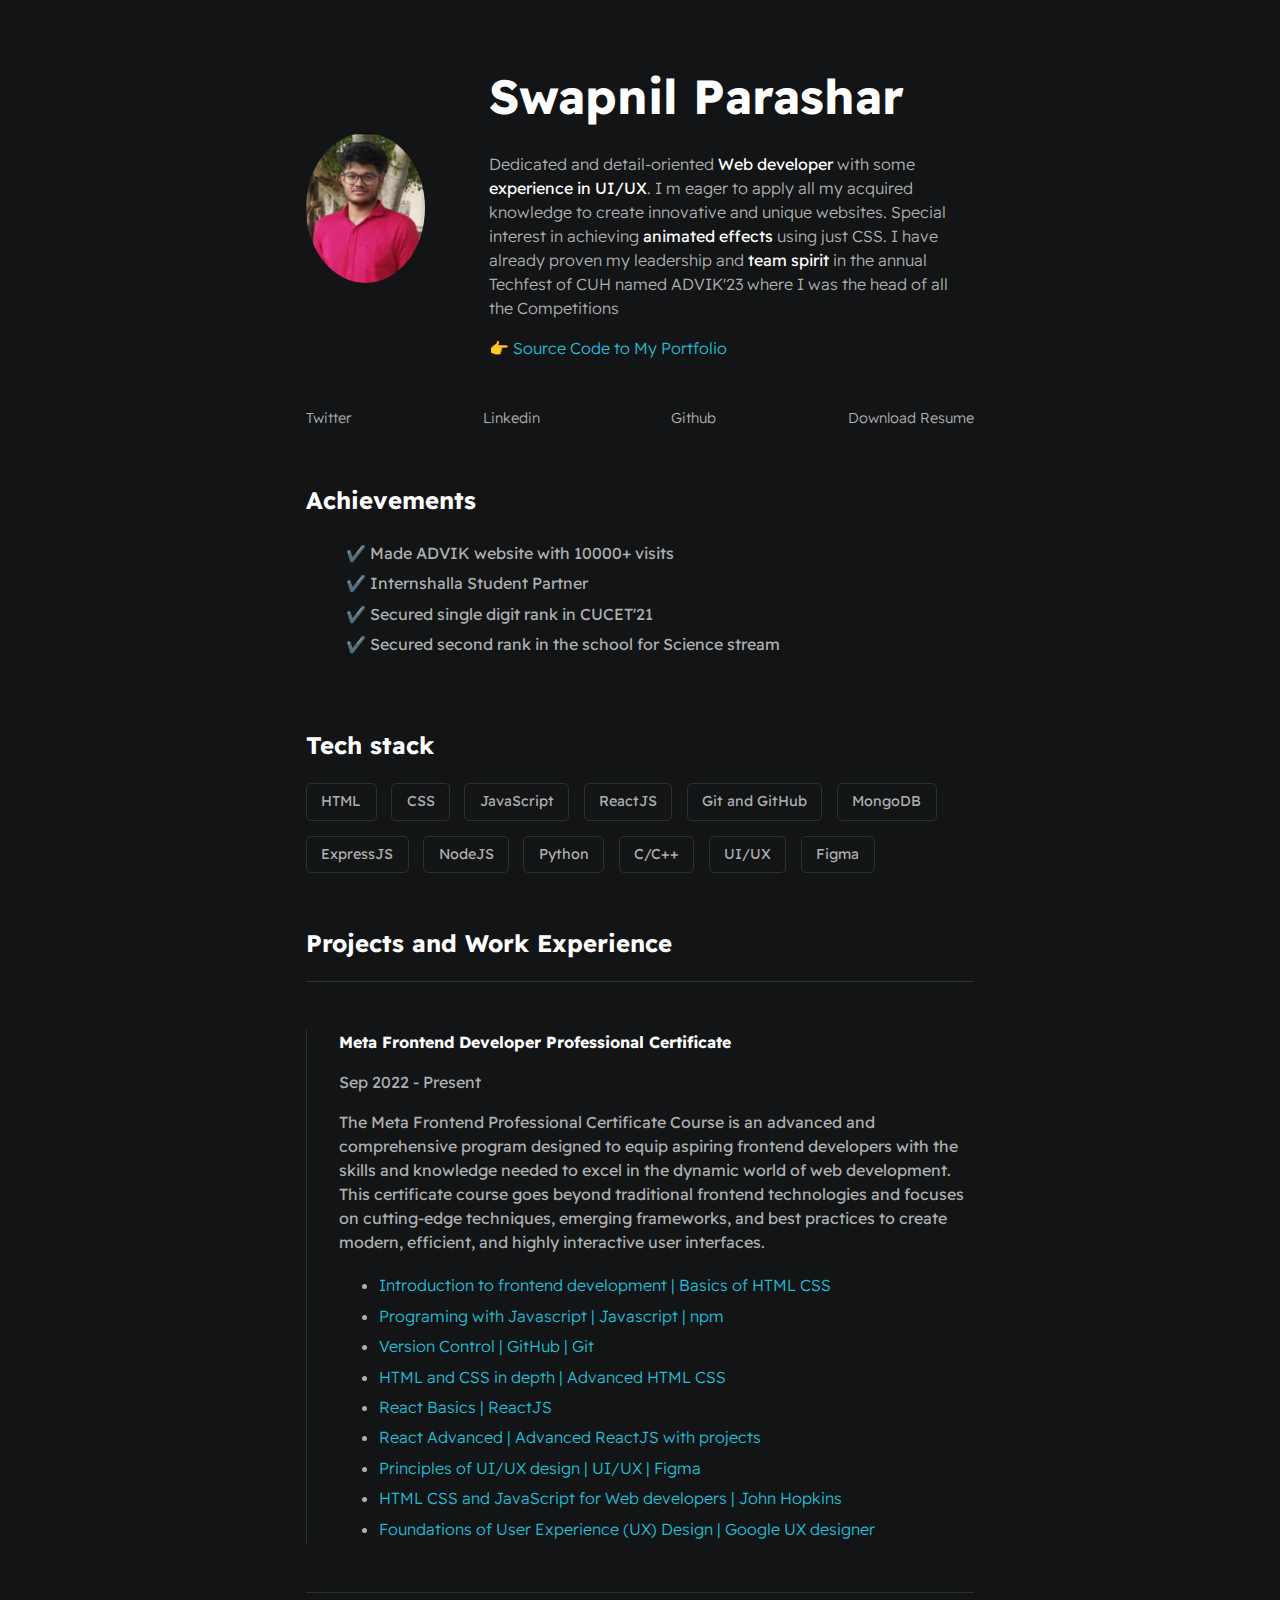
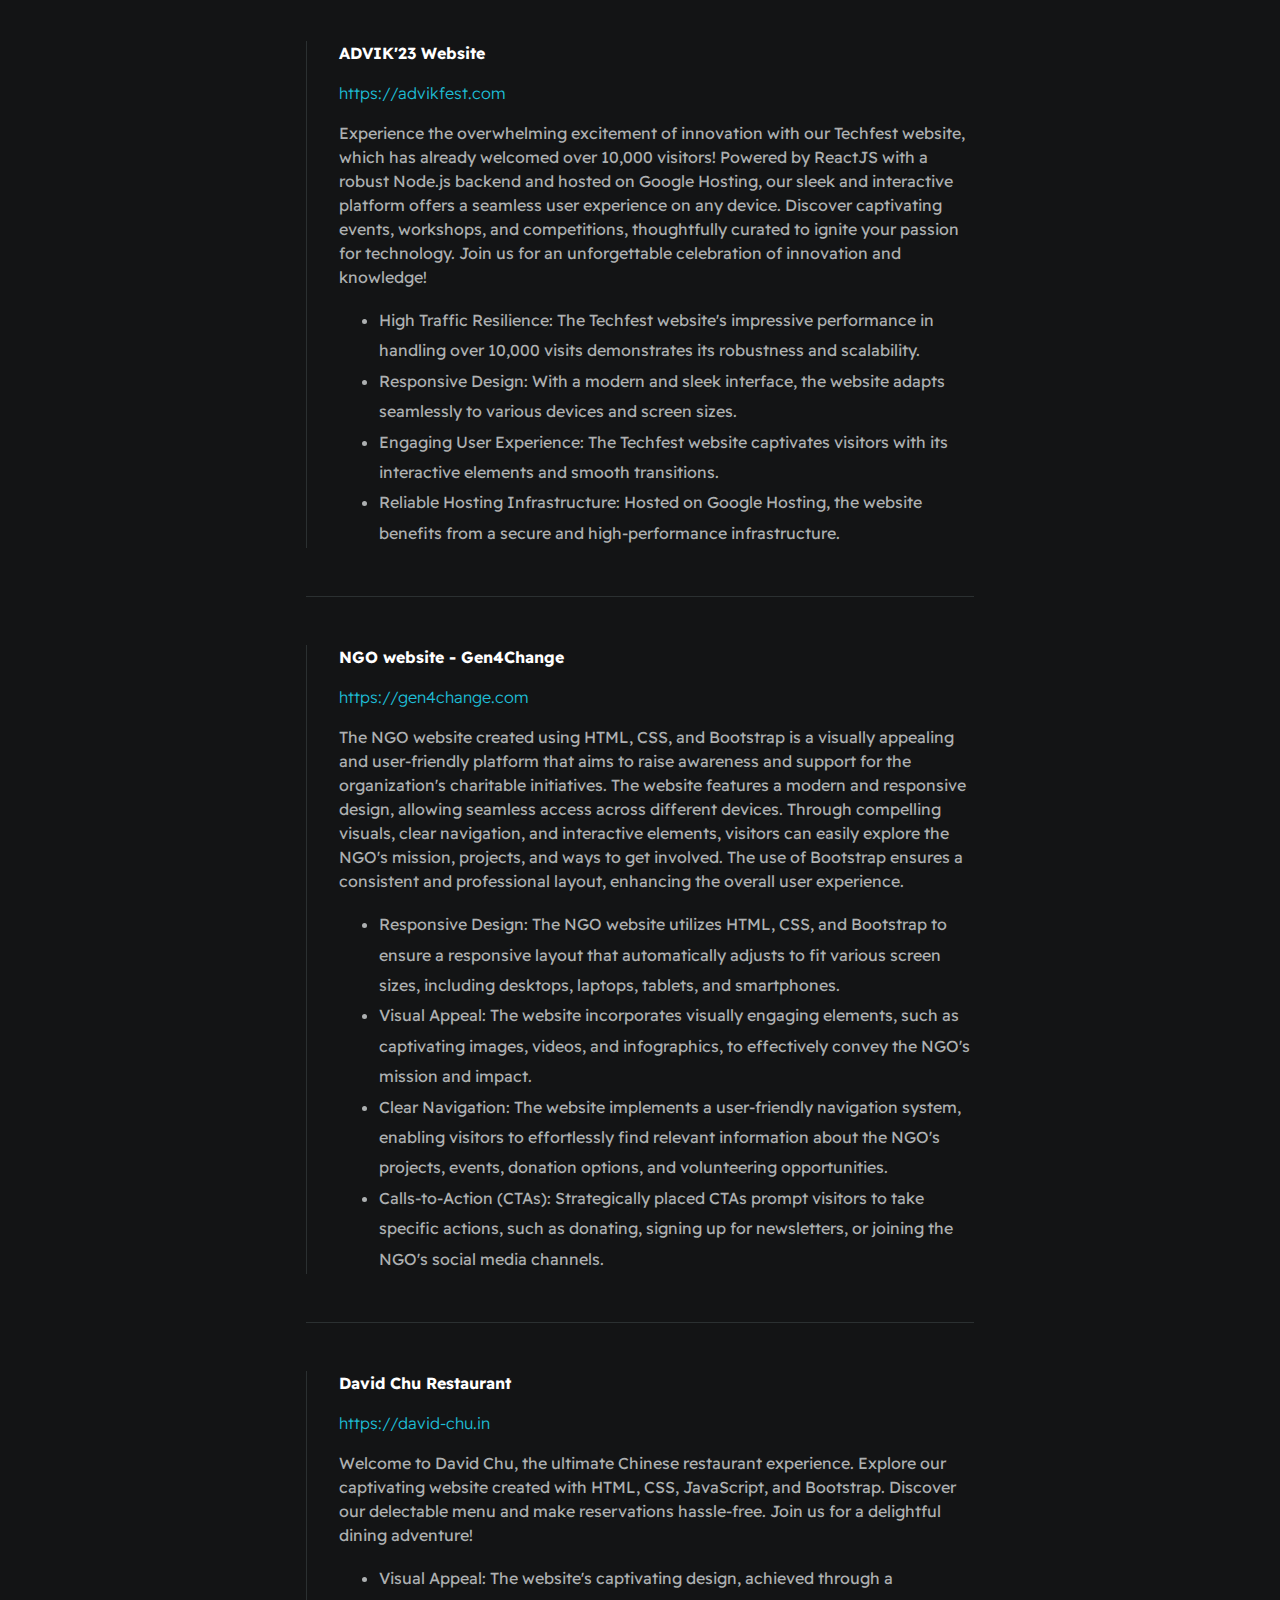
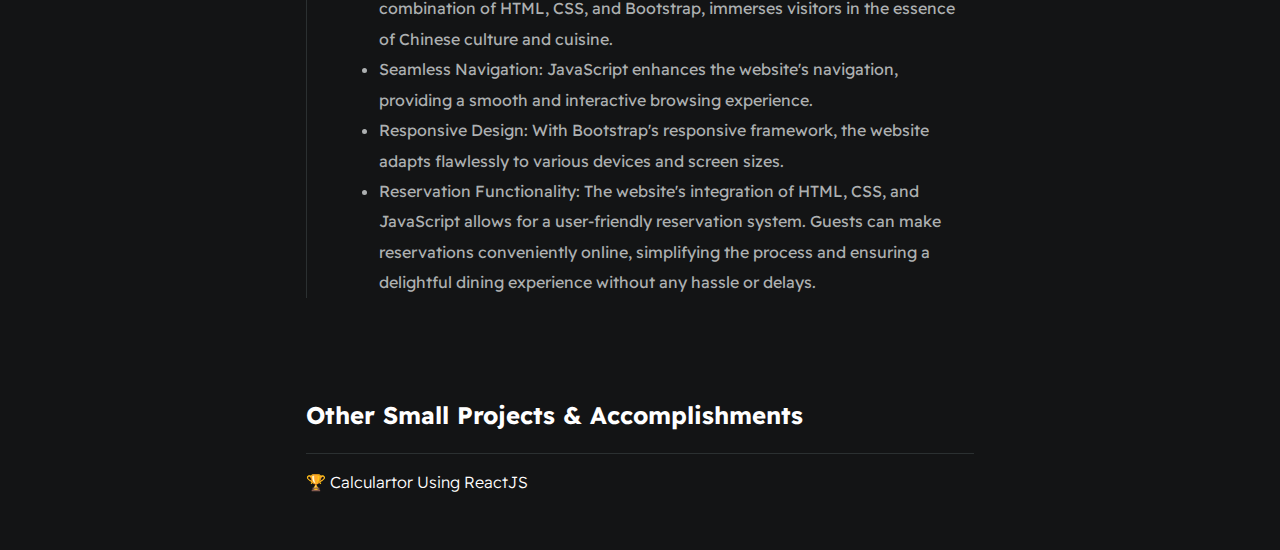
==== index.html @ 93c44702 "first commit" ====
<!DOCTYPE html>
<html>

<head>
    <meta charset="utf-8">
    <meta http-equiv="X-UA-Compatible" content="IE=edge">
    <title>Swapnil Parashar</title>
    <meta name="description" content="">
    <meta name="viewport" content="width=device-width, initial-scale=1">
    <link rel="stylesheet" href="./styles/main.css">
</head>

<body>
    <div id="container--main">

        <section id="wrapper--hero" class="section--page">
            <img id="profile-pic" src="./assets/images/sp1.jpg">

            <div>
                <h1 id="user-name">Swapnil Parashar</h1>
                <p id="bio">Dedicated and detail-oriented <strong>Web developer</strong> with
                    some <strong>experience in UI/UX</strong>. I m eager to apply all my
                    acquired knowledge to create innovative and unique
                    websites. Special interest in achieving <strong>animated
                        effects</strong> using just CSS. I have already proven my
                    leadership and <strong>team spirit</strong> in the annual Techfest of
                    CUH named ADVIK'23 where I was the head of all the
                    Competitions</p>
                <p id="email">👉 <a href="https://github.com/Swapnil-Parashar/my-portfolio">Source Code to My
                        Portfolio</a></p>
            </div>
        </section>

        <section class="section--page">

            <div id="socials--list">
                <a href="https://twitter.com/SwapnilParash10" target="_blank">Twitter</a>
                <a href="https://www.linkedin.com/in/swapnil-parashar-98282b24b/" target="_blank">Linkedin</a>
                <a href="https://github.com/Swapnil-Parashar" target="_blank">Github</a>
                <a href="./assets/Swapnil Parashar Resume.pdf" target="_blank">Download Resume</a>
            </div>
        </section>

        <section class="section--page">
            <h2>Achievements</h2>
            <ul id="qualifications--list">
                <li>✔️ Made ADVIK website with 10000+ visits</li>
                <li>✔️ Internshalla Student Partner</li>
                <li>✔️ Secured single digit rank in CUCET'21 </li>
                <li>✔️ Secured second rank in the school for Science stream</li>
            </ul>
        </section>

        <section class="section--page">
            <h2>Tech stack</h2>

            <div id="wrapper--techstack__items">
                <div class="card--techstack"><span>HTML</span></div>
                <div class="card--techstack"><span>CSS</span></div>
                <div class="card--techstack"><span>JavaScript</span></div>
                <div class="card--techstack"><span>ReactJS</span></div>
                <div class="card--techstack"><span>Git and GitHub</span></div>
                <div class="card--techstack"><span>MongoDB</span></div>
                <div class="card--techstack"><span>ExpressJS</span></div>
                <div class="card--techstack"><span>NodeJS</span></div>
                <div class="card--techstack"><span>Python</span></div>
                <div class="card--techstack"><span>C/C++</span></div>
                <div class="card--techstack"><span>UI/UX</span></div>
                <div class="card--techstack"><span>Figma</span></div>
            </div>
        </section>

        <section id="work-history-wrapper" class="section--page">
            <h2>Projects and Work Experience</h2>

            <div class="line-break"></div>
            <div class="card--work-history">
                <strong>Meta Frontend Developer Professional Certificate</strong>
                <p>Sep 2022 - Present</p>
                <p>
                    The Meta Frontend Professional Certificate Course is an advanced and comprehensive program designed
                    to equip aspiring frontend developers with the skills and knowledge needed to excel in the dynamic
                    world of web development. This certificate course goes beyond traditional frontend technologies and
                    focuses on cutting-edge techniques, emerging frameworks, and best practices to create modern,
                    efficient, and highly interactive user interfaces.</p>
                <ul>
                    <li><a href="https://www.coursera.org/account/accomplishments/certificate/DD3WCLSQENM3">Introduction
                            to frontend development | Basics of HTML CSS</a></li>
                    <li><a href="https://www.coursera.org/account/accomplishments/certificate/7AG4YJ222U5T">Programing
                            with Javascript | Javascript | npm</a></li>
                    <li><a href="https://www.coursera.org/account/accomplishments/certificate/G3J8XJ2DF454">Version
                            Control | GitHub | Git</a></li>
                    <li><a href="https://www.coursera.org/account/accomplishments/certificate/3H4F86WHGAXY">HTML and CSS
                            in depth | Advanced HTML CSS</a></li>
                    <li><a href="https://www.coursera.org/account/accomplishments/certificate/PSPHM36E9BD9">React Basics
                            | ReactJS</a></li>
                    <li><a href="https://www.coursera.org/account/accomplishments/certificate/3NJ6XZGR9QEX">React
                            Advanced | Advanced ReactJS with projects</a></li>
                    <li><a href="https://www.coursera.org/account/accomplishments/certificate/G3J8XJ2DF454">Principles
                            of UI/UX design | UI/UX | Figma</a></li>
                    <li><a href="https://www.coursera.org/account/accomplishments/certificate/CRDPLFNXGVK8">HTML CSS and
                            JavaScript for Web developers | John Hopkins</a></li>
                    <li><a href="https://www.coursera.org/account/accomplishments/certificate/HVMFSBXXFFP6">
                            Foundations of User Experience (UX) Design | Google UX designer</a></li>
                </ul>
            </div>

            <div class="line-break"></div>

            <div class="card--work-history">
                <strong>ADVIK'23 Website</strong>
                <p><a href="https://advikfest.com">https://advikfest.com</a></p>
                <p>
                    Experience the overwhelming excitement of innovation with our Techfest website, which has already
                    welcomed over 10,000 visitors! Powered by ReactJS with a robust Node.js backend and hosted on Google
                    Hosting, our sleek and interactive platform offers a seamless user experience on any device.
                    Discover captivating events, workshops, and competitions, thoughtfully curated to ignite your
                    passion for technology. Join us for an unforgettable celebration of innovation and knowledge!</p>
                <ul>
                    <li>High Traffic Resilience: The Techfest website's impressive performance in handling over 10,000
                        visits demonstrates its robustness and scalability.</li>
                    <li>Responsive Design: With a modern and sleek interface, the website adapts seamlessly to various
                        devices and screen sizes. </li>
                    <li>Engaging User Experience: The Techfest website captivates visitors with its interactive elements
                        and smooth transitions. </li>
                    <li>Reliable Hosting Infrastructure: Hosted on Google Hosting, the website benefits from a secure
                        and high-performance infrastructure.</li>
                </ul>
            </div>

            <div class="line-break"></div>

            <div class="card--work-history">
                <strong>NGO website - Gen4Change</strong>
                <p><a href="https://swapnil-parashar.github.io/gen4change/">https://gen4change.com</a></p>
                <p>The NGO website created using HTML, CSS, and Bootstrap is a visually appealing and user-friendly
                    platform that aims to raise awareness and support for the organization's charitable initiatives. The
                    website features a modern and responsive design, allowing seamless access across different devices.
                    Through compelling visuals, clear navigation, and interactive elements, visitors can easily explore
                    the NGO's mission, projects, and ways to get involved. The use of Bootstrap ensures a consistent and
                    professional layout, enhancing the overall user experience.</p>
                <ul>
                    <li>Responsive Design: The NGO website utilizes HTML, CSS, and Bootstrap to ensure a responsive
                        layout that automatically adjusts to fit various screen sizes, including desktops, laptops,
                        tablets, and smartphones.</li>
                    <li>Visual Appeal: The website incorporates visually engaging elements, such as captivating images,
                        videos, and infographics, to effectively convey the NGO's mission and impact. </li>
                    <li>Clear Navigation: The website implements a user-friendly navigation system, enabling visitors to
                        effortlessly find relevant information about the NGO's projects, events, donation options, and
                        volunteering opportunities.</li>
                    <li>Calls-to-Action (CTAs): Strategically placed CTAs prompt visitors to take specific actions, such
                        as donating, signing up for newsletters, or joining the NGO's social media channels.</li>
                </ul>
            </div>

            <div class="line-break"></div>

            <div class="card--work-history">
                <strong>David Chu Restaurant</strong>
                <p><a href="https://swapnil-parashar.github.io/david-chu-website/">https://david-chu.in</a></p>
                <p>
                    Welcome to David Chu, the ultimate Chinese restaurant experience. Explore our captivating website
                    created with HTML, CSS, JavaScript, and Bootstrap. Discover our delectable menu and make
                    reservations hassle-free. Join us for a delightful dining adventure!</p>
                <ul>
                    <li>Visual Appeal: The website's captivating design, achieved through a combination of HTML, CSS,
                        and Bootstrap, immerses visitors in the essence of Chinese culture and cuisine.</li>
                    <li>Seamless Navigation: JavaScript enhances the website's navigation, providing a smooth and
                        interactive browsing experience.</li>
                    <li>Responsive Design: With Bootstrap's responsive framework, the website adapts flawlessly to
                        various devices and screen sizes.</li>
                    <li>Reservation Functionality: The website's integration of HTML, CSS, and JavaScript allows for a
                        user-friendly reservation system. Guests can make reservations conveniently online, simplifying
                        the process and ensuring a delightful dining experience without any hassle or delays.
                    </li>
                </ul>
            </div>
        </section>

        <section class="section--page">
            <h2>Other Small Projects & Accomplishments</h2>

            <div class="card--project">
                <a href="project1.html"><span>🏆 </span>Calculartor Using ReactJS</a>
            </div>

        </section>


    </div>

</body>

</html>
---- styles/main.css ----
@import url('https://fonts.googleapis.com/css2?family=Readex+Pro:wght@300;400;500;600;700&display=swap');

:root{
    --mainTextColor-light:#000;
    --secondaryTextColor-light:rgb(51 51 51);
    --mainLinkColor-light:#0da2b8;
    --mainBorderColor-light:rgb(218, 218, 218);
    --mainBgColor-light:rgb(249, 250,251);

    --mainTextColor-dark:#fff;
    --secondaryTextColor-dark:#adb0b1;
    --mainLinkColor-dark:rgb(30, 190,214);
    --mainBorderColor-dark:#2b3031;
    --mainBgColor-dark:#131415;
    
    --mainTextColor:var(--mainTextColor-dark);
    --secondaryTextColor:var(--secondaryTextColor-dark);
    --mainLinkColor:var(--mainLinkColor-dark);
    --mainBorderColor:var(--mainBorderColor-dark);
    --mainBgColor:var(--mainBgColor-dark);

}


*{
    font-family: 'Readex Pro';
    line-height: 1.5em;
    box-sizing: border-box;
    color: var(--mainTextColor);
    
}

body{
    background-color: var(--mainBgColor);            
}

p, span, li{
    color: var(--secondaryTextColor);
    font-size: 1em;
}

a{
    text-decoration: none;
    color: var(--mainLinkColor);
    font-weight: 500;
}

li{
    line-height: 1.9em;
}

#container--main{
    max-width: 700px;
    margin: 0 auto;
    padding: 1em;
}

.section--page{
    padding-top: 1em;
    padding-bottom: 1em;
}

#wrapper--hero{
    display: flex;
    align-items: center;
    gap: 4em;
}

#bio, a{
    font-weight: 300;
}

#user-name{
    font-size: 48px;
    line-height: 1em;
}

#profile-pic{
    width: 500px;
    height: 150px;
    object-fit: cover;
    border-radius: 50%;
}

#email{
    color: var(--mainTextColor);
}

#socials--list{
    display: flex;
    justify-content: space-between;
    column-gap: 1em;
    flex-wrap: wrap;
}

#socials--list a{
    font-weight: 300;
    color: var(--secondaryTextColor);
    font-size: 0.9em;
    transition: 0.3s;
}

#socials--list a:hover{
    font-weight: 100;
    color: var(--mainLinkColor);
    font-size: 0.9em;
}

#qualifications--list{
    list-style: none;
}

#wrapper--techstack__items{
    display: flex;
    flex-wrap: wrap;
    gap: 1em;
    font-size: 0.9em;
}

.card--techstack{
    border: 1px solid var(--mainBorderColor);
    border-radius: 5px;
    padding: 0.5em 1em;
    align-items: center;
}

.card--project{
    padding-top: 1em;
    padding-bottom: 1em;
    border-top: 1px solid var(--mainBorderColor);
}

.card--project a{
    color: var(--mainTextColor);

    transition: 0.3s;
}

.card--project a:hover{
    color: rgb(30, 190,214);

}

.card--work-history{
    border-left: 1px solid var(--mainBorderColor);
    margin-top: 3em;
    margin-bottom: 3em;
    padding-left: 2em;
}

.line-break{
    background-color: var(--mainBorderColor);
    height: 1px;
}


@media(max-width:600px){

    .section--page{
        padding-top: 1em;
        padding-bottom: 1em;
    }

    #wrapper--hero{
        display: flex;
        align-items: center;
        gap: 1em;
    }

    #profile-pic{
        width: 200px;
        height: 200px;
    }

    #wrapper--hero{
        flex-direction: column;
    }

    .card--work-history{
        border-left: none;
        padding-left: 0;
    }
}
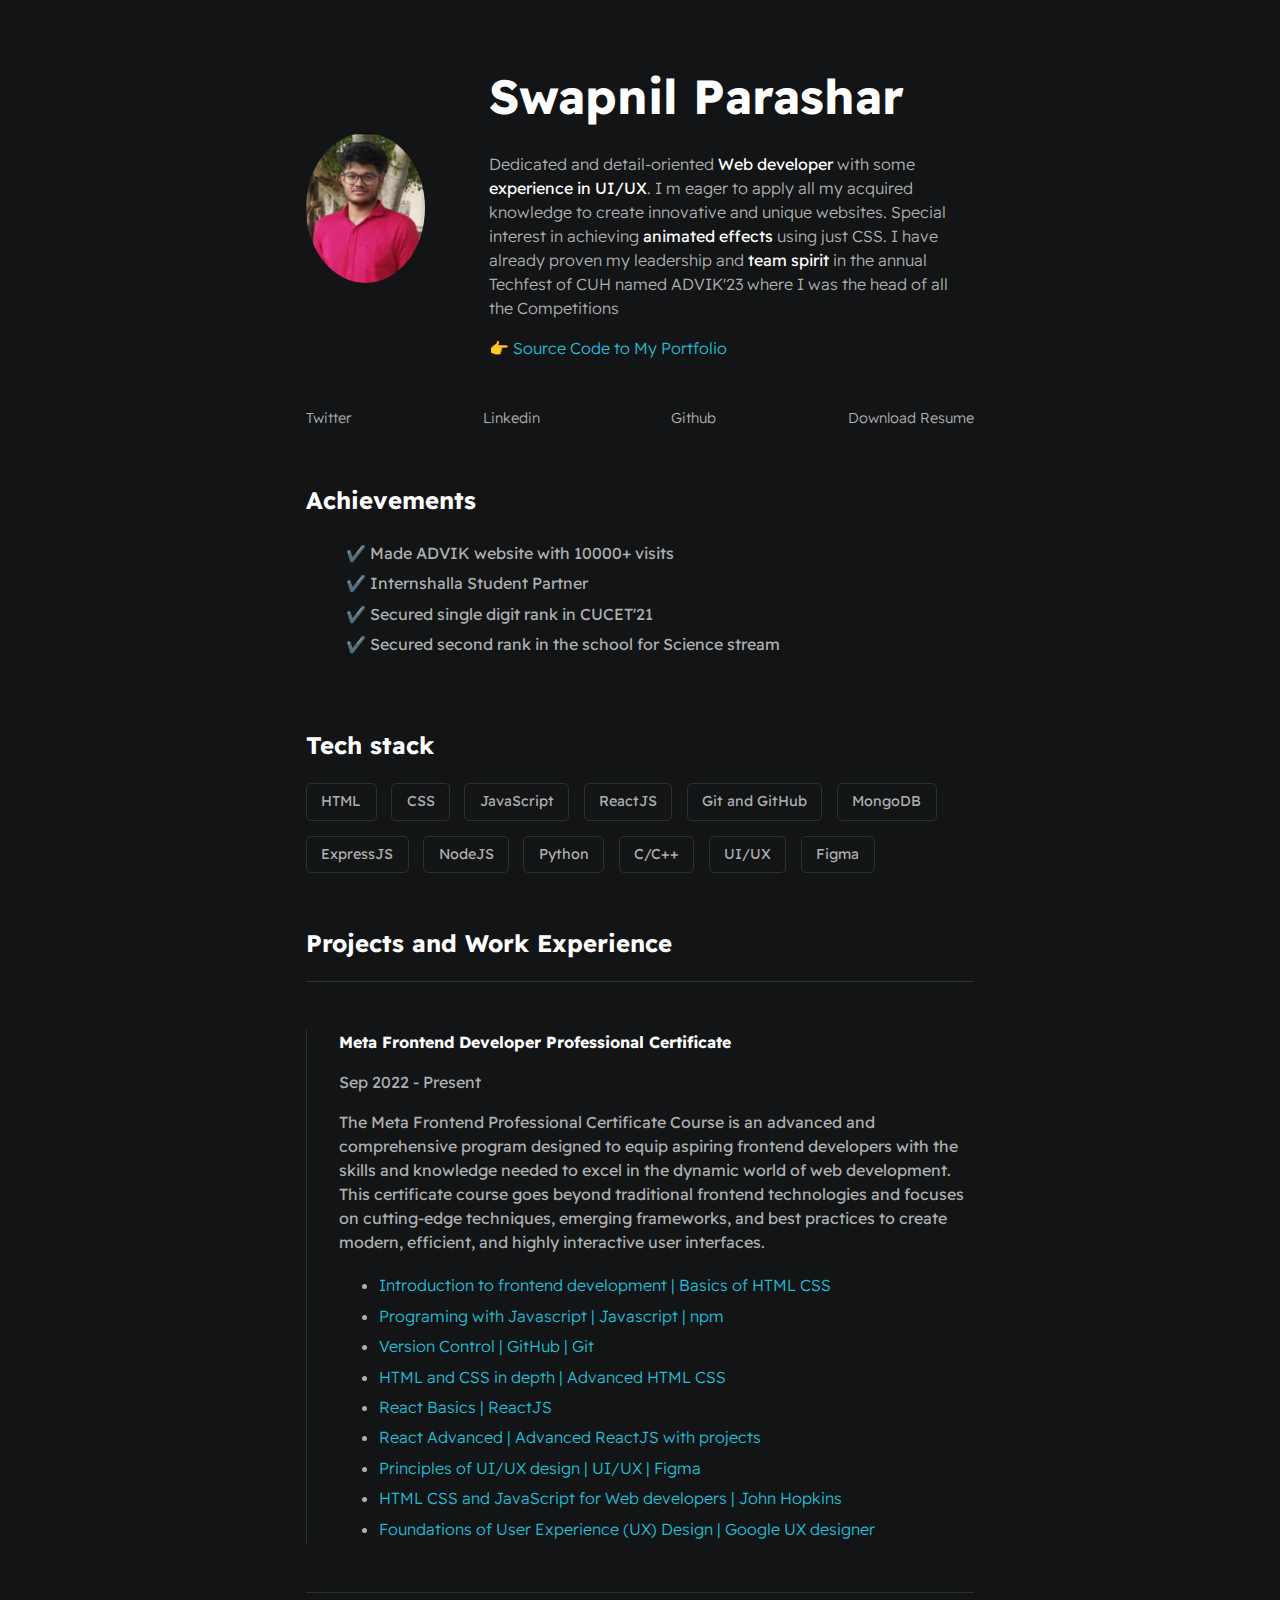
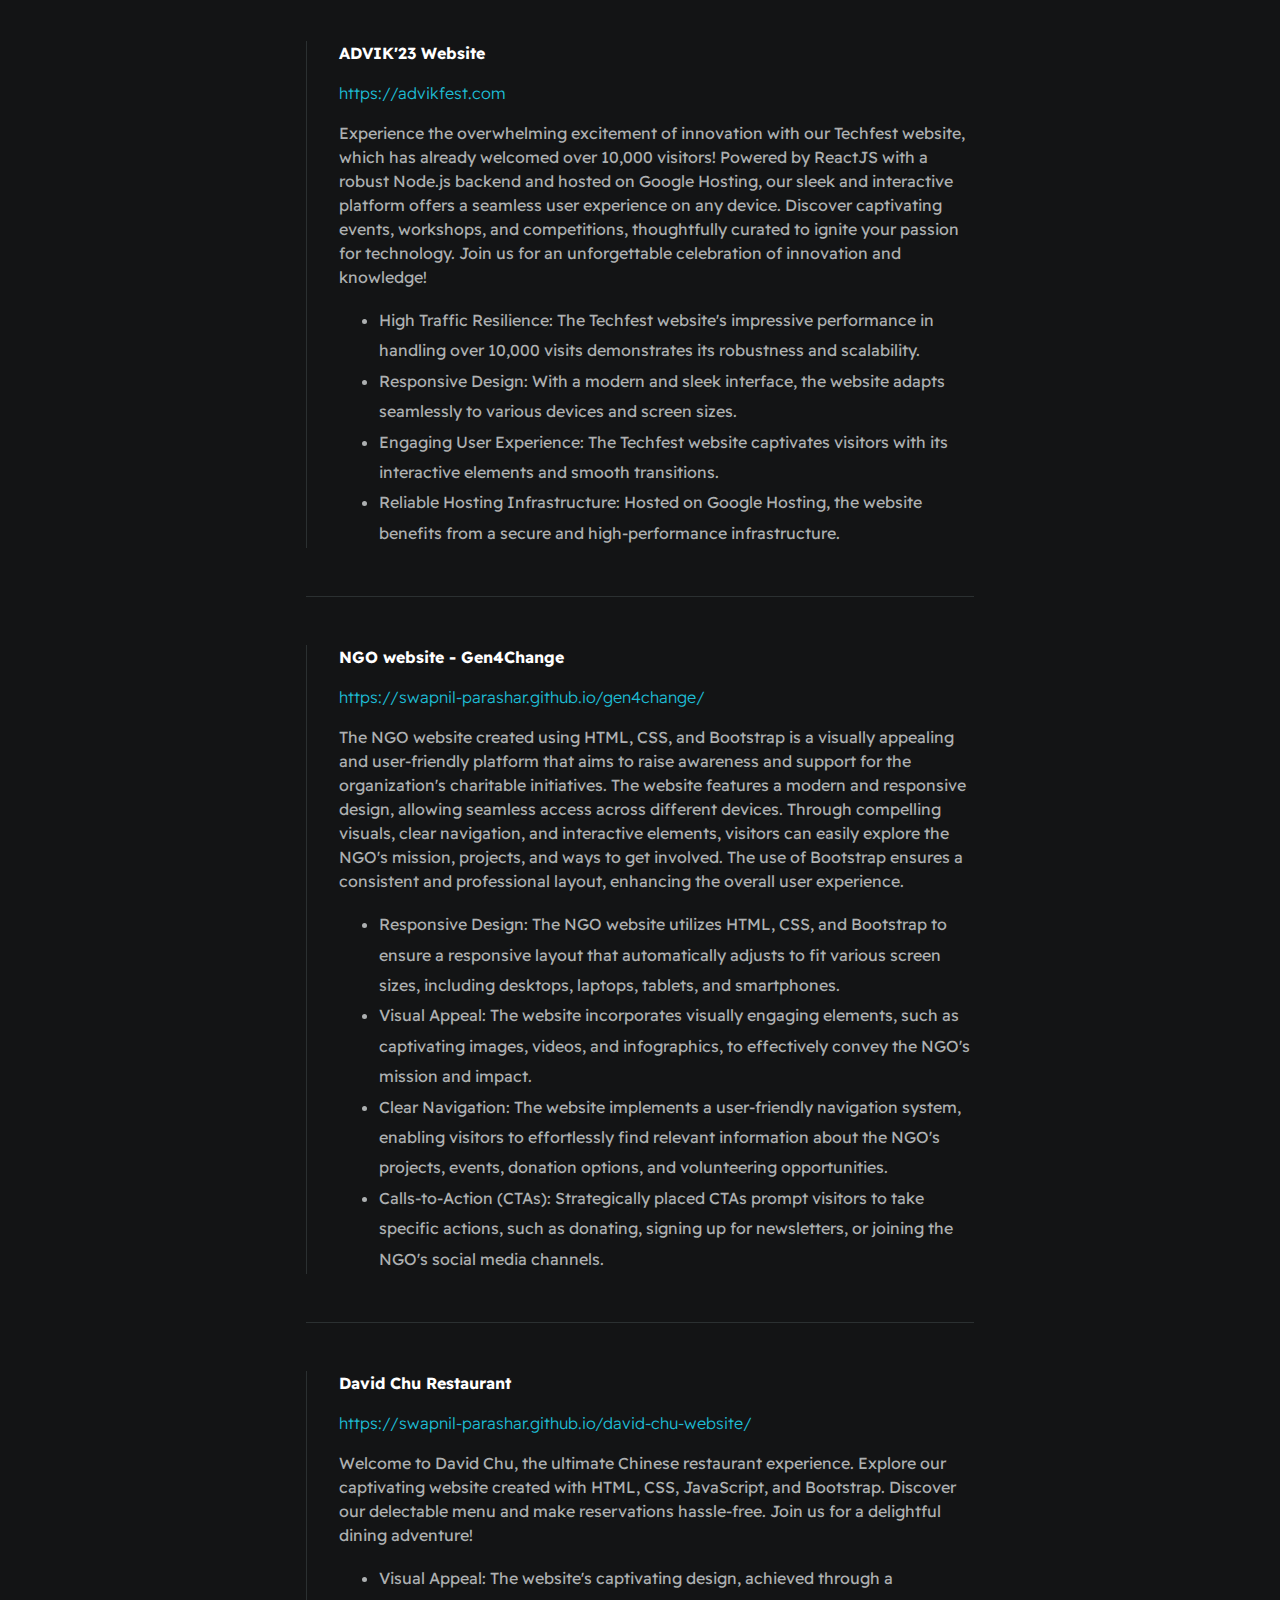
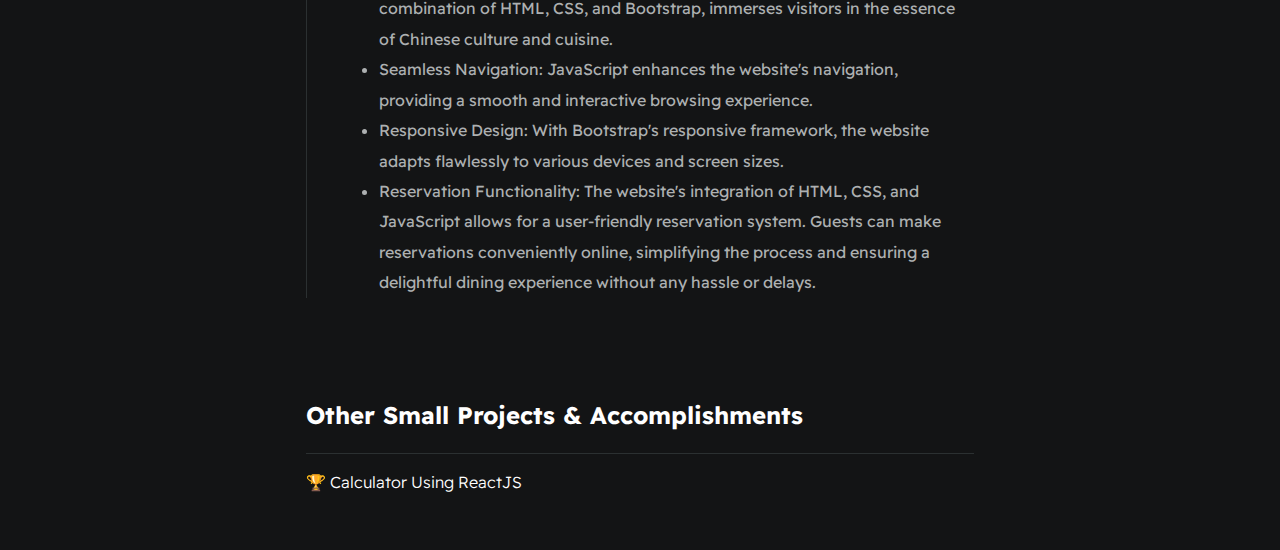
==== commit d9165ec3: "Update index.html" ====
--- a/index.html
+++ b/index.html
@@ -132,7 +132,7 @@
 
             <div class="card--work-history">
                 <strong>NGO website - Gen4Change</strong>
-                <p><a href="https://swapnil-parashar.github.io/gen4change/">https://gen4change.com</a></p>
+                <p><a href="https://swapnil-parashar.github.io/gen4change/">https://swapnil-parashar.github.io/gen4change/</a></p>
                 <p>The NGO website created using HTML, CSS, and Bootstrap is a visually appealing and user-friendly
                     platform that aims to raise awareness and support for the organization's charitable initiatives. The
                     website features a modern and responsive design, allowing seamless access across different devices.
@@ -157,7 +157,7 @@
 
             <div class="card--work-history">
                 <strong>David Chu Restaurant</strong>
-                <p><a href="https://swapnil-parashar.github.io/david-chu-website/">https://david-chu.in</a></p>
+                <p><a href="https://swapnil-parashar.github.io/david-chu-website/">https://swapnil-parashar.github.io/david-chu-website/</a></p>
                 <p>
                     Welcome to David Chu, the ultimate Chinese restaurant experience. Explore our captivating website
                     created with HTML, CSS, JavaScript, and Bootstrap. Discover our delectable menu and make
@@ -181,7 +181,7 @@
             <h2>Other Small Projects & Accomplishments</h2>
 
             <div class="card--project">
-                <a href="project1.html"><span>🏆 </span>Calculartor Using ReactJS</a>
+                <a href="project1.html"><span>🏆 </span>Calculator Using ReactJS</a>
             </div>
 
         </section>
@@ -191,4 +191,4 @@
 
 </body>
 
-</html>+</html>
